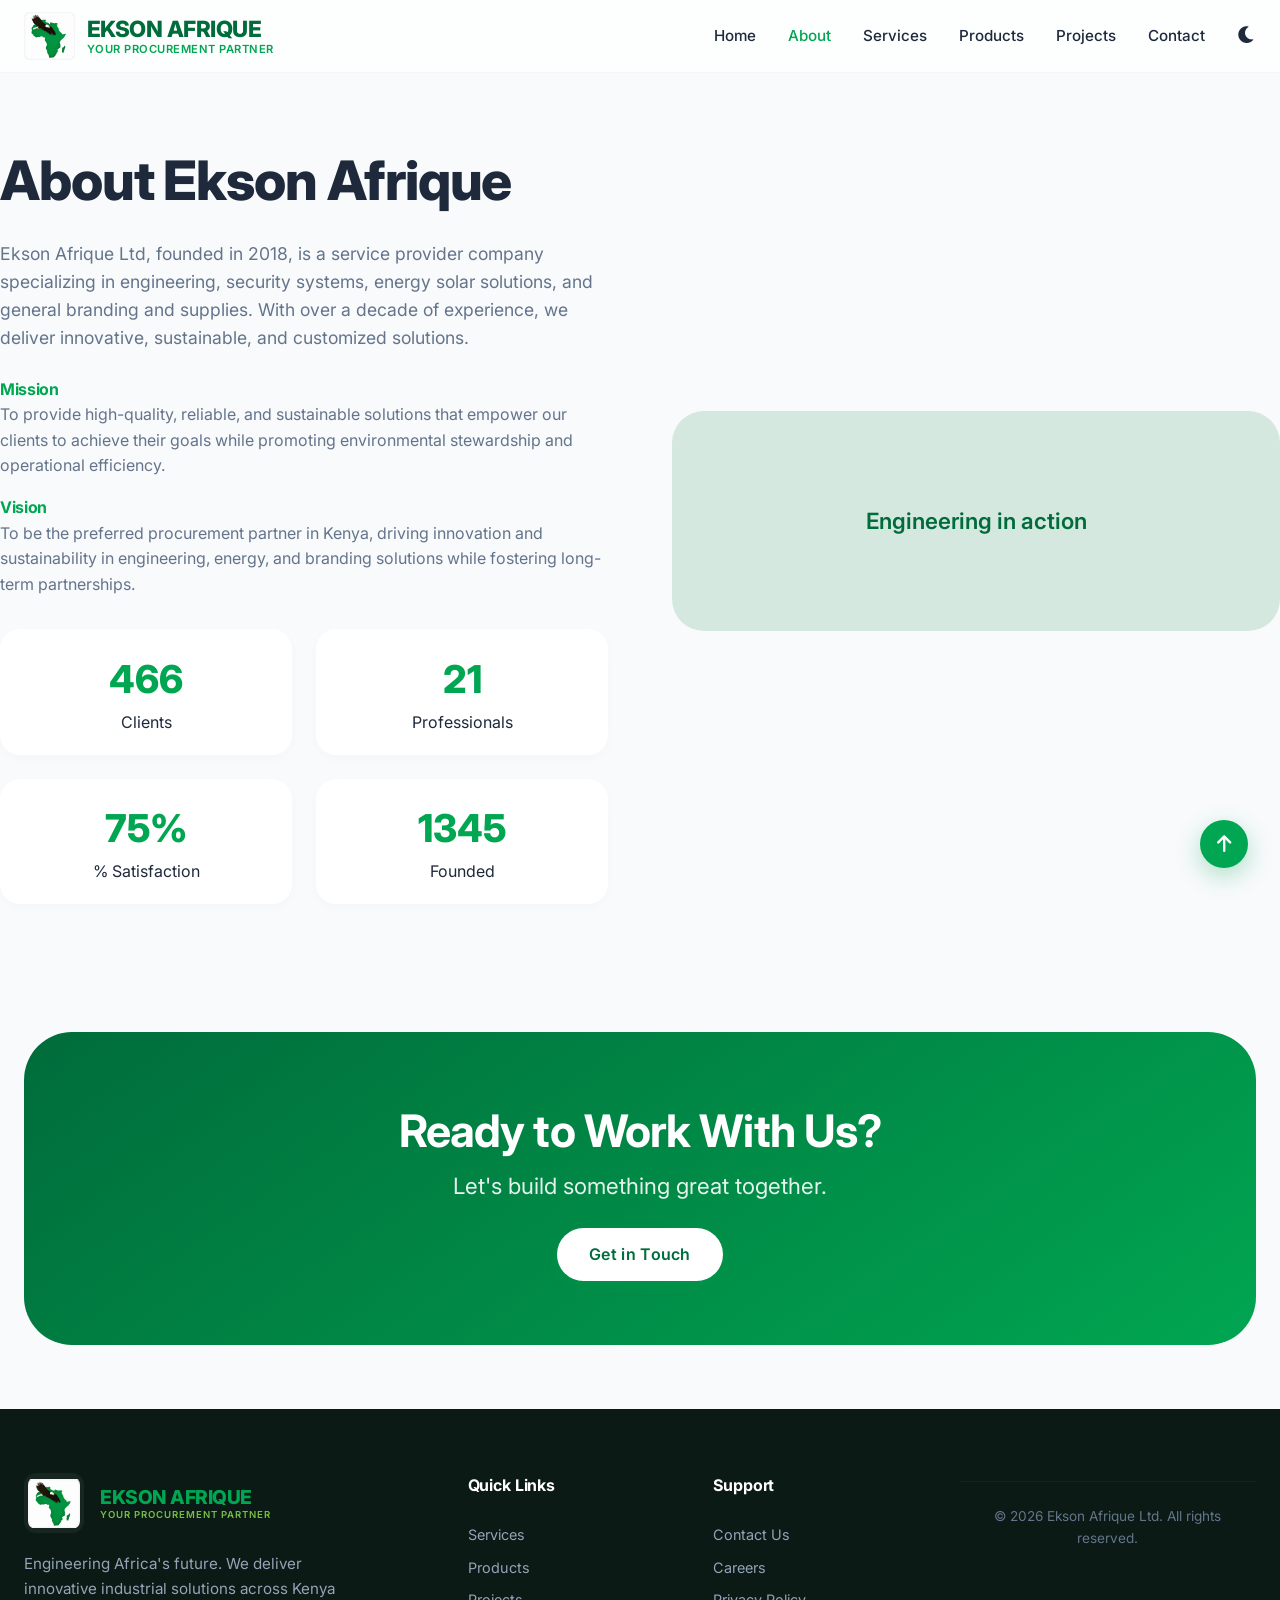
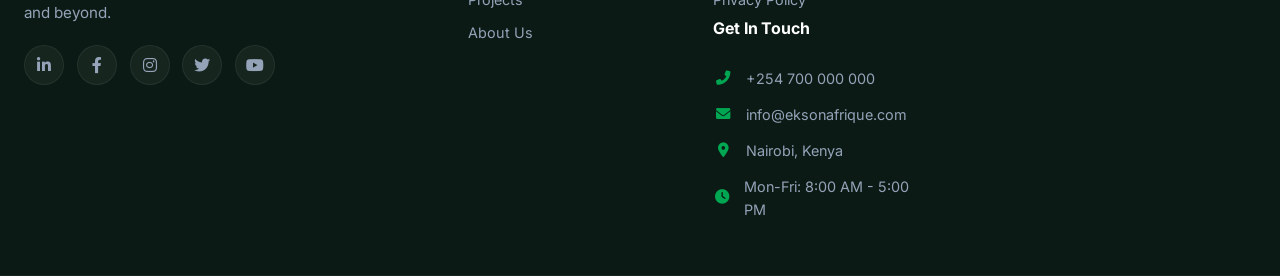
==== pages/about.html @ 71b9205b "Initial website" ====
<!DOCTYPE html>
<html lang="en">
<head>
    <meta charset="UTF-8" />
    <meta name="viewport" content="width=device-width, initial-scale=1.0" />
    <title>About Us – Ekson Afrique</title>
    <meta name="description" content="Learn about Ekson Afrique Ltd, our mission, vision, and commitment to engineering excellence in Kenya." />
    <meta property="og:title" content="About Us – Ekson Afrique" />
    <meta property="og:description" content="Engineering excellence, mission, vision, and core values of Ekson Afrique." />
    <meta property="og:type" content="website" />
    <meta name="twitter:card" content="summary_large_image" />
    <link rel="icon" href="data:image/svg+xml,<svg xmlns='http://www.w3.org/2000/svg' viewBox='0 0 100 100'><text y='.9em' font-size='90'>⚙️</text></svg>" />
    
    <!-- ===== GOOGLE FONTS ===== -->
    <link rel="preconnect" href="https://fonts.googleapis.com" />
    <link rel="preconnect" href="https://fonts.gstatic.com" crossorigin />
    <link href="https://fonts.googleapis.com/css2?family=Inter:opsz,wght@14..32,300;14..32,400;14..32,600;14..32,700;14..32,800&display=swap" rel="stylesheet" />
    
    <!-- ===== FONT AWESOME ===== -->
    <link rel="stylesheet" href="https://cdnjs.cloudflare.com/ajax/libs/font-awesome/6.0.0-beta3/css/all.min.css" />
      <link rel="stylesheet" href="../css/style.css" />
      <link rel="stylesheet" href="../css/privacy.css" />

    <!-- ===== EMBEDDED CSS ===== -->
    <style>
        /* ============================================
           Ekson Afrique - About Page Styles
           ============================================ */

        /* ---------- Reset & Base ---------- */
        * {
            margin: 0;
            padding: 0;
            box-sizing: border-box;
        }
        body {
            font-family: 'Inter', sans-serif;
            background: #F8FAFC;
            color: #1E293B;
            line-height: 1.6;
            scroll-behavior: smooth;
            overflow-x: hidden;
            transition: background 0.3s, color 0.3s;
        }
        body.dark {
            background: #0f172a;
            color: #e2e8f0;
        }
        a {
            text-decoration: none;
            color: inherit;
        }
        .container {
            max-width: 1280px;
            margin: 0 auto;
            padding: 0 24px;
        }

        /* ---------- Cards ---------- */
        .card {
            background: white;
            border-radius: 24px;
            box-shadow: 0 12px 30px -8px rgba(0, 0, 0, 0.08);
            transition: transform 0.2s, box-shadow 0.2s, background 0.3s, color 0.3s;
            padding: 1.5rem;
        }
        body.dark .card {
            background: #1e293b;
            box-shadow: 0 12px 30px -8px rgba(0, 0, 0, 0.4);
        }
        .card:hover {
            transform: translateY(-4px);
            box-shadow: 0 24px 40px -12px rgba(0, 166, 81, 0.15);
        }
        body.dark .card:hover {
            box-shadow: 0 24px 40px -12px rgba(0, 166, 81, 0.3);
        }

        /* ---------- Buttons ---------- */
        .btn {
            display: inline-block;
            background: #00A651;
            color: white;
            padding: 14px 32px;
            border-radius: 60px;
            font-weight: 600;
            letter-spacing: 0.3px;
            transition: all 0.25s;
            border: none;
            cursor: pointer;
            font-size: 1rem;
            box-shadow: 0 4px 12px rgba(0, 166, 81, 0.25);
        }
        .btn:hover {
            background: #006C3B;
            transform: scale(1.02);
            box-shadow: 0 8px 24px rgba(0, 166, 81, 0.35);
        }
        .btn-outline {
            background: transparent;
            border: 1.5px solid #00A651;
            color: #00A651;
            box-shadow: none;
        }
        .btn-outline:hover {
            background: #00A651;
            color: white;
        }

        /* ---------- Typography ---------- */
        h1, h2, h3, h4 {
            font-weight: 700;
            letter-spacing: -0.02em;
        }
        .text-gradient {
            background: linear-gradient(135deg, #00A651, #006C3B);
            -webkit-background-clip: text;
            -webkit-text-fill-color: transparent;
            background-clip: text;
        }
        .section-title {
            font-size: clamp(2.2rem, 5vw, 3.4rem);
            margin-bottom: 1rem;
        }

        /* ---------- Navigation ---------- */
        .navbar {
            position: sticky;
            top: 0;
            z-index: 100;
            background: rgba(255, 255, 255, 0.75);
            backdrop-filter: blur(12px);
            -webkit-backdrop-filter: blur(12px);
            border-bottom: 1px solid rgba(0, 0, 0, 0.03);
            padding: 12px 0;
            transition: background 0.3s, border-color 0.3s;
        }
        body.dark .navbar {
            background: rgba(15, 23, 42, 0.85);
            border-bottom: 1px solid rgba(255, 255, 255, 0.05);
        }
        .nav-flex {
            display: flex;
            align-items: center;
            justify-content: space-between;
        }
        .logo {
            display: flex;
            align-items: center;
            gap: 12px;
            font-size: 1.2rem;
            font-weight: 700;
            color: #006C3B;
            transition: color 0.3s;
        }
        body.dark .logo {
            color: #00A651;
        }
        .logo svg {
            flex-shrink: 0;
        }
        .logo-text {
            display: flex;
            flex-direction: column;
            line-height: 1.2;
        }
        .logo-text .brand {
            font-size: 1.4rem;
            font-weight: 800;
            letter-spacing: -0.5px;
            color: #006C3B;
        }
        body.dark .logo-text .brand {
            color: #00A651;
        }
        .logo-text .tagline {
            font-size: 0.7rem;
            font-weight: 600;
            color: #00A651;
            letter-spacing: 0.5px;
            text-transform: uppercase;
        }
        body.dark .logo-text .tagline {
            color: #74C043;
        }
        .nav-links {
            display: flex;
            gap: 2rem;
            font-weight: 500;
        }
        .nav-links a {
            transition: color 0.2s;
            font-size: 0.95rem;
        }
        .nav-links a:hover,
        .nav-links a.active {
            color: #00A651;
        }
        .hamburger {
            display: none;
            font-size: 1.8rem;
            cursor: pointer;
            color: #1E293B;
        }
        body.dark .hamburger {
            color: #e2e8f0;
        }
        .dark-toggle {
            background: none;
            border: none;
            font-size: 1.2rem;
            cursor: pointer;
            color: #1E293B;
            transition: color 0.3s;
        }
        body.dark .dark-toggle {
            color: #e2e8f0;
        }

        /* ---------- About Grid ---------- */
        .about-grid {
            display: grid;
            grid-template-columns: 1fr 1fr;
            gap: 4rem;
            align-items: center;
            padding: 4rem 0;
        }

        /* ---------- Stats / Animated Counters ---------- */
        .stats {
            display: grid;
            grid-template-columns: 1fr 1fr;
            gap: 1.5rem;
            margin-top: 2rem;
            opacity: 0.6;
            transform: translateY(20px);
            transition: opacity 0.6s ease, transform 0.6s ease;
        }
        .stats.visible {
            opacity: 1;
            transform: translateY(0);
        }
        .stat-item {
            background: white;
            padding: 1.2rem;
            border-radius: 20px;
            text-align: center;
            box-shadow: 0 4px 12px rgba(0, 0, 0, 0.02);
            transition: background 0.3s, color 0.3s, opacity 0.5s ease, transform 0.5s ease;
            opacity: 0;
            transform: translateY(30px);
        }
        body.dark .stat-item {
            background: #1e293b;
        }
        .stat-item.visible {
            opacity: 1;
            transform: translateY(0);
        }
        .stat-item:hover {
            transform: translateY(-4px) !important;
            box-shadow: 0 8px 25px rgba(0, 166, 81, 0.15);
        }
        body.dark .stat-item:hover {
            box-shadow: 0 8px 25px rgba(0, 166, 81, 0.3);
        }
        .stat-number {
            font-size: 2.4rem;
            font-weight: 800;
            color: #00A651;
            display: inline-block;
            min-width: 60px;
            transition: color 0.3s;
        }
        body.dark .stat-number {
            color: #74C043;
        }
        .stat-number.counting {
            animation: pulse 0.5s ease infinite alternate;
        }
        @keyframes pulse {
            0% { transform: scale(1); }
            100% { transform: scale(1.05); }
        }

        /* ---------- CTA ---------- */
        .cta-section {
            background: linear-gradient(145deg, #006C3B, #00A651);
            border-radius: 48px;
            padding: 4rem 3rem;
            color: white;
            margin: 4rem 0;
            text-align: center;
        }

        /* ---------- Footer ---------- */
        .footer {
            background: #0b1a14;
            color: #cbd5e1;
            padding: 3rem 0 1.5rem;
            margin-top: 3rem;
            transition: background 0.3s;
        }
        body.dark .footer {
            background: #0a0f1a;
        }
        .footer-grid {
            display: grid;
            grid-template-columns: repeat(auto-fit, minmax(160px, 1fr));
            gap: 2rem;
        }
        .footer a {
            color: #94a3b8;
            transition: 0.2s;
        }
        .footer a:hover {
            color: #00A651;
        }
        .social-icons a {
            display: inline-block;
            margin-right: 1rem;
            font-size: 1.5rem;
            color: #94a3b8;
            transition: color 0.2s, transform 0.2s;
        }
        .social-icons a:hover {
            color: #00A651;
            transform: translateY(-2px);
        }

        /* ---------- Back to Top ---------- */
        .back-top {
            position: fixed;
            bottom: 2rem;
            right: 2rem;
            background: #00A651;
            color: white;
            width: 48px;
            height: 48px;
            border-radius: 60px;
            display: flex;
            align-items: center;
            justify-content: center;
            box-shadow: 0 8px 24px rgba(0, 166, 81, 0.3);
            cursor: pointer;
            transition: 0.2s;
            border: none;
            font-size: 1.2rem;
        }
        .back-top:hover {
            background: #006C3B;
            transform: scale(1.05);
        }

        /* ---------- Utilities ---------- */
        .py-16 {
            padding: 4rem 0;
        }
        .text-center {
            text-align: center;
        }

        /* ============================================
   Footer - Enhanced with Logo
   ============================================ */

.footer {
    background: #0b1a14;
    color: #cbd5e1;
    padding: 4rem 0 0;
    margin-top: 3rem;
    transition: background 0.3s;
}

body.dark .footer {
    background: #0a0f1a;
}

.footer-grid {
    display: grid;
    grid-template-columns: 2fr 1fr 1fr 1.5fr;
    gap: 3rem;
    padding-bottom: 3rem;
    border-bottom: 1px solid rgba(255, 255, 255, 0.06);
}

/* ---------- Column 1: Brand ---------- */
.footer-brand {
    display: flex;
    flex-direction: column;
    gap: 1rem;
}

.footer-logo-wrapper {
    display: flex;
    align-items: center;
    gap: 1rem;
}

.footer-logo {
    width: 60px;
    height: 60px;
    object-fit: contain;
    border-radius: 12px;
    transition: transform 0.3s;
    background: rgba(255, 255, 255, 0.05);
    padding: 4px;
}

.footer-logo:hover {
    transform: scale(1.05);
}

.footer-logo-text {
    display: flex;
    flex-direction: column;
    line-height: 1.2;
}

.footer-brand-name {
    font-size: 1.2rem;
    font-weight: 800;
    color: #00A651;
    letter-spacing: -0.5px;
}

.footer-tagline {
    font-size: 0.6rem;
    font-weight: 600;
    color: #74C043;
    letter-spacing: 1px;
    text-transform: uppercase;
}

.footer-description {
    color: #94a3b8;
    font-size: 0.95rem;
    line-height: 1.6;
    max-width: 320px;
    margin-top: 0.2rem;
}

/* Social Icons */
.footer-social {
    display: flex;
    gap: 0.8rem;
    margin-top: 0.2rem;
}

.footer-social a {
    display: flex;
    align-items: center;
    justify-content: center;
    width: 40px;
    height: 40px;
    background: rgba(255, 255, 255, 0.05);
    border-radius: 50%;
    color: #94a3b8;
    font-size: 1rem;
    transition: all 0.3s;
    border: 1px solid rgba(255, 255, 255, 0.06);
}

.footer-social a:hover {
    background: #00A651;
    color: white;
    transform: translateY(-3px);
    box-shadow: 0 8px 24px rgba(0, 166, 81, 0.25);
    border-color: #00A651;
}

/* ---------- Columns 2 & 3: Links ---------- */
.footer-links h4 {
    color: white;
    font-size: 1rem;
    font-weight: 700;
    margin-bottom: 1.2rem;
    letter-spacing: -0.01em;
}

.footer-links a {
    display: block;
    color: #94a3b8;
    font-size: 0.9rem;
    padding: 0.3rem 0;
    transition: all 0.2s;
    text-decoration: none;
}

.footer-links a:hover {
    color: #00A651;
    transform: translateX(4px);
}

/* ---------- Column 4: Contact ---------- */
.footer-contact h4 {
    color: white;
    font-size: 1rem;
    font-weight: 700;
    margin-bottom: 1.2rem;
    letter-spacing: -0.01em;
}

.footer-contact-item {
    display: flex;
    align-items: center;
    gap: 0.8rem;
    padding: 0.4rem 0;
    color: #94a3b8;
    font-size: 0.9rem;
    transition: color 0.2s;
}

.footer-contact-item:hover {
    color: #e2e8f0;
}

.footer-contact-item i {
    width: 20px;
    color: #00A651;
    font-size: 0.9rem;
    text-align: center;
}

/* ---------- Footer Bottom ---------- */
.footer-bottom {
    padding: 1.5rem 0;
    margin-top: 0.5rem;
    border-top: 1px solid rgba(255, 255, 255, 0.04);
}

.footer-bottom p {
    color: #64748B;
    font-size: 0.85rem;
    text-align: center;
}

/* ============================================
   Why Choose Section - Row Layout
   ============================================ */

.why-choose-section {
    padding: 5rem 0 4rem;
    background: linear-gradient(145deg, #f8fbfa 0%, #eef5f2 100%);
    transition: background 0.3s;
    position: relative;
    overflow: hidden;
}

body.dark .why-choose-section {
    background: linear-gradient(145deg, #0b1a14 0%, #0f221b 100%);
}

/* Subtle background pattern */
.why-choose-section::before {
    content: '';
    position: absolute;
    inset: 0;
    z-index: 0;
    background: 
        radial-gradient(ellipse at 20% 80%, rgba(0, 166, 81, 0.04) 0%, transparent 60%),
        radial-gradient(ellipse at 80% 20%, rgba(0, 166, 81, 0.03) 0%, transparent 60%);
    pointer-events: none;
}

.why-choose-section .container {
    position: relative;
    z-index: 1;
}

.why-choose-section .section-title {
    font-size: clamp(2.2rem, 4vw, 3.2rem);
    font-weight: 800;
    margin-bottom: 0.5rem;
    color: #0b1a14;
    transition: color 0.3s;
}

body.dark .why-choose-section .section-title {
    color: #e8f0ec;
}

.why-choose-section .section-title .text-gradient {
    background: linear-gradient(135deg, #00A651, #006C3B);
    -webkit-background-clip: text;
    -webkit-text-fill-color: transparent;
    background-clip: text;
}

.why-choose-section .section-subtitle {
    color: #64748B;
    font-size: 1.1rem;
    max-width: 500px;
    margin: 0 auto 3rem;
    transition: color 0.3s;
}

body.dark .why-choose-section .section-subtitle {
    color: #94a3b8;
}

/* Features Grid - Row Layout */
.features-grid {
    display: grid;
    grid-template-columns: repeat(4, 1fr);
    gap: 2rem;
    margin: 0 auto 3rem;
}

/* Feature Cards */
.feature-card {
    background: white;
    border-radius: 24px;
    padding: 2rem 1.5rem;
    text-align: center;
    box-shadow: 0 8px 30px rgba(0, 0, 0, 0.04);
    transition: all 0.3s ease;
    border: 1px solid rgba(0, 166, 81, 0.06);
    position: relative;
    overflow: hidden;
}

body.dark .feature-card {
    background: #1a2a22;
    border-color: rgba(0, 166, 81, 0.08);
    box-shadow: 0 8px 30px rgba(0, 0, 0, 0.2);
}

.feature-card:hover {
    transform: translateY(-8px);
    box-shadow: 0 20px 48px -12px rgba(0, 166, 81, 0.15);
    border-color: rgba(0, 166, 81, 0.12);
}

body.dark .feature-card:hover {
    box-shadow: 0 20px 48px -12px rgba(0, 166, 81, 0.2);
    border-color: rgba(0, 166, 81, 0.2);
}

/* Glowing border effect on hover */
.feature-card::before {
    content: '';
    position: absolute;
    top: 0;
    left: 0;
    right: 0;
    height: 3px;
    background: linear-gradient(90deg, transparent, #00A651, transparent);
    opacity: 0;
    transition: opacity 0.3s;
}

.feature-card:hover::before {
    opacity: 1;
}

/* Icon */
.feature-icon-wrapper {
    width: 72px;
    height: 72px;
    margin: 0 auto 1rem;
    background: linear-gradient(135deg, rgba(0, 166, 81, 0.1), rgba(0, 108, 59, 0.05));
    border-radius: 50%;
    display: flex;
    align-items: center;
    justify-content: center;
    transition: all 0.3s;
}

.feature-card:hover .feature-icon-wrapper {
    background: linear-gradient(135deg, rgba(0, 166, 81, 0.2), rgba(0, 108, 59, 0.1));
    transform: scale(1.05);
}

.feature-icon-wrapper i {
    font-size: 2rem;
    color: #00A651;
    transition: all 0.3s;
}

body.dark .feature-icon-wrapper i {
    color: #4cdb8f;
}

.feature-card:hover .feature-icon-wrapper i {
    transform: scale(1.1);
}

/* Text */
.feature-card h4 {
    font-size: 1.2rem;
    font-weight: 700;
    color: #0b1a14;
    margin-bottom: 0.5rem;
    transition: color 0.3s;
}

body.dark .feature-card h4 {
    color: #e8f0ec;
}

.feature-card p {
    color: #64748B;
    font-size: 0.9rem;
    line-height: 1.6;
    margin: 0;
    transition: color 0.3s;
}

body.dark .feature-card p {
    color: #94a3b8;
}

/* CTA Section */
.why-choose-cta {
    text-align: center;
    padding: 3rem 2rem;
    background: linear-gradient(135deg, #00A651, #006C3B);
    border-radius: 24px;
    color: white;
    margin-top: 1rem;
    position: relative;
    overflow: hidden;
}

.why-choose-cta::before {
    content: '';
    position: absolute;
    inset: 0;
    background: 
        radial-gradient(ellipse at 20% 80%, rgba(255, 255, 255, 0.1) 0%, transparent 60%),
        radial-gradient(ellipse at 80% 20%, rgba(255, 255, 255, 0.05) 0%, transparent 60%);
    pointer-events: none;
}

.why-choose-cta h3 {
    font-size: 2rem;
    font-weight: 700;
    margin-bottom: 0.3rem;
    position: relative;
    z-index: 1;
}

.why-choose-cta p {
    font-size: 1.1rem;
    opacity: 0.9;
    margin-bottom: 1.5rem;
    position: relative;
    z-index: 1;
}

.why-choose-cta .btn {
    background: white;
    color: #006C3B;
    padding: 14px 36px;
    font-weight: 700;
    font-size: 1rem;
    box-shadow: 0 4px 20px rgba(0, 0, 0, 0.1);
    position: relative;
    z-index: 1;
}

.why-choose-cta .btn:hover {
    background: #f0f7f3;
    transform: translateY(-3px);
    box-shadow: 0 8px 32px rgba(0, 0, 0, 0.15);
}

.why-choose-cta .btn i {
    color: #006C3B;
}

/* ---------- Responsive ---------- */

/* Tablet: 2 columns */
@media (max-width: 1024px) {
    .features-grid {
        grid-template-columns: repeat(2, 1fr);
        gap: 1.5rem;
    }
}

/* Mobile: 1 column */
@media (max-width: 640px) {
    .why-choose-section {
        padding: 3rem 0;
    }
    
    .features-grid {
        grid-template-columns: 1fr;
        gap: 1.2rem;
        max-width: 380px;
        margin-left: auto;
        margin-right: auto;
    }

    .feature-card {
        padding: 1.5rem 1.2rem;
    }

    .feature-icon-wrapper {
        width: 60px;
        height: 60px;
    }

    .feature-icon-wrapper i {
        font-size: 1.6rem;
    }

    .feature-card h4 {
        font-size: 1.1rem;
    }

    .why-choose-cta {
        padding: 2rem 1.5rem;
        border-radius: 20px;
    }

    .why-choose-cta h3 {
        font-size: 1.5rem;
    }

    .why-choose-cta p {
        font-size: 1rem;
    }

    .why-choose-cta .btn {
        padding: 12px 28px;
        font-size: 0.9rem;
    }

    .why-choose-section .section-subtitle {
        font-size: 1rem;
        margin-bottom: 2rem;
    }
}

/* Small mobile */
@media (max-width: 400px) {
    .feature-card {
        padding: 1.2rem 1rem;
    }

    .feature-icon-wrapper {
        width: 52px;
        height: 52px;
    }

    .feature-icon-wrapper i {
        font-size: 1.4rem;
    }

    .why-choose-cta h3 {
        font-size: 1.3rem;
    }
}

/* ---------- Responsive ---------- */
@media (max-width: 1024px) {
    .footer-grid {
        grid-template-columns: 1fr 1fr;
        gap: 2.5rem;
    }
    .footer-brand {
        grid-column: 1 / -1;
    }
    .footer-description {
        max-width: 100%;
    }
}

@media (max-width: 768px) {
    .footer {
        padding: 3rem 0 0;
    }
    .footer-grid {
        grid-template-columns: 1fr;
        gap: 2rem;
        padding-bottom: 2rem;
    }
    .footer-brand {
        grid-column: 1;
    }
    .footer-logo-wrapper {
        justify-content: center;
    }
    .footer-description {
        text-align: center;
    }
    .footer-social {
        justify-content: center;
    }
    .footer-links {
        text-align: center;
    }
    .footer-links a {
        padding: 0.2rem 0;
    }
    .footer-contact {
        text-align: center;
    }
    .footer-contact-item {
        justify-content: center;
    }
    .footer-logo {
        width: 50px;
        height: 50px;
    }
    .footer-brand-name {
        font-size: 1rem;
    }
}

@media (max-width: 480px) {
    .footer-logo {
        width: 44px;
        height: 44px;
    }
    .footer-brand-name {
        font-size: 0.9rem;
    }
    .footer-tagline {
        font-size: 0.5rem;
    }
    .footer-social a {
        width: 36px;
        height: 36px;
        font-size: 0.85rem;
    }
    .footer-contact-item {
        font-size: 0.8rem;
    }
}

        /* ---------- Responsive ---------- */
        @media (max-width: 1024px) {
            .about-grid {
                grid-template-columns: 1fr;
                gap: 2rem;
            }
        }
        @media (max-width: 768px) {
            .nav-links {
                display: none;
                flex-direction: column;
                background: white;
                position: absolute;
                top: 70px;
                left: 0;
                width: 100%;
                padding: 2rem;
                gap: 1.2rem;
                box-shadow: 0 20px 40px rgba(0, 0, 0, 0.05);
            }
            body.dark .nav-links {
                background: #1a2332;
                box-shadow: 0 20px 40px rgba(0, 0, 0, 0.4);
            }
            .nav-links.open {
                display: flex;
            }
            .hamburger {
                display: block;
            }
            .stats {
                grid-template-columns: 1fr 1fr;
            }
            .logo-text .brand {
                font-size: 1.1rem;
            }
            .logo-text .tagline {
                font-size: 0.6rem;
            }
        }
        @media (max-width: 480px) {
            .btn {
                padding: 12px 24px;
                font-size: 0.9rem;
            }
            .stats {
                grid-template-columns: 1fr;
            }
            .logo-text .brand {
                font-size: 0.95rem;
            }
            .logo-text .tagline {
                font-size: 0.5rem;
            }
        }
    </style>
</head>
<body>

    <!-- ===== NAVIGATION ===== -->
    <nav class="navbar" role="navigation" aria-label="Main navigation">
        <div class="container nav-flex">
            <a href="../index.html" class="logo">
                <img src="../Pics/Logo.png" alt="Ekson Afrique Logo">

                <div class="logo-text">
                    <span class="brand">EKSON AFRIQUE</span>
                    <span class="tagline">YOUR PROCUREMENT PARTNER</span>
                </div>
            </a>

            <div class="nav-links" id="navLinks">
                <a href="../index.html">Home</a>
                <a href="about.html">About</a>
                <a href="services.html">Services</a>
                <a href="products.html">Products</a>
                <a href="projects.html">Projects</a>
                <a href="contact.html">Contact</a>
                <button class="dark-toggle" id="darkToggle" aria-label="Toggle dark mode">
                    <i class="fas fa-moon"></i>
                </button>
            </div>
            <div class="hamburger" id="hamburger" aria-label="Menu" role="button" tabindex="0">
                <i class="fas fa-bars"></i>
            </div>
        </div>
    </nav>

    <!-- ===== ABOUT CONTENT ===== -->
    <section class="container about-grid py-16">
        <div>
            <h2 class="section-title">About Ekson Afrique</h2>
            <p style="color:#64748B; font-size:1.1rem; transition: color 0.3s;">Ekson Afrique Ltd, founded in 2018, is a service provider company specializing in engineering, security systems, energy solar solutions, and general branding and supplies. With over a decade of experience, we deliver innovative, sustainable, and customized solutions.</p>
            
            <div style="margin-top:1.5rem;">
                <h4 style="color:#00A651;">Mission</h4>
                <p style="color:#64748B;">To provide high-quality, reliable, and sustainable solutions that empower our clients to achieve their goals while promoting environmental stewardship and operational efficiency.</p>
                <h4 style="color:#00A651; margin-top:1rem;">Vision</h4>
                <p style="color:#64748B;">To be the preferred procurement partner in Kenya, driving innovation and sustainability in engineering, energy, and branding solutions while fostering long-term partnerships.</p>
            </div>

            <!-- ===== ANIMATED STATS ===== -->
            <div class="stats" id="statsContainer">
                <div class="stat-item">
                    <div class="stat-number" data-count="500">0</div>
                    <div>Clients</div>
                </div>
                <div class="stat-item">
                    <div class="stat-number" data-count="25">0</div>
                    <div>Professionals</div>
                </div>
                <div class="stat-item">
                    <div class="stat-number" data-count="98">0</div>
                    <div>% Satisfaction</div>
                </div>
                <div class="stat-item">
                    <div class="stat-number" data-count="2018">0</div>
                    <div>Founded</div>
                </div>
            </div>
        </div>
        
        <div style="background: #d4e8e0; border-radius: 32px; min-height: 220px; display: flex; align-items: center; justify-content: center; font-weight: 600; color: #006C3B; font-size: 1.4rem; transition: background 0.3s, color 0.3s;">
            Engineering in action
        </div>
    </section>

    <!-- ===== CTA ===== -->
    <section class="container">
        <div class="cta-section">
            <h2 style="font-size:2.8rem;">Ready to Work With Us?</h2>
            <p style="font-size:1.4rem; opacity:0.9;">Let's build something great together.</p>
            <a href="contact.html" class="btn" style="background:white; color:#006C3B; margin-top:1.5rem;">Get in Touch</a>
        </div>
    </section>

    <!-- ===== FOOTER ===== -->
<footer class="footer">
    <div class="container footer-grid">
        <!-- Column 1: Logo & About -->
        <div class="footer-brand">
            <div class="footer-logo-wrapper">
                <img src="../Pics/Logo.png" alt="Ekson Afrique Logo" class="footer-logo" />
                <div class="footer-logo-text">
                    <span class="footer-brand-name">EKSON AFRIQUE</span>
                    <span class="footer-tagline">YOUR PROCUREMENT PARTNER</span>
                </div>
            </div>
            <p class="footer-description">Engineering Africa's future. We deliver innovative industrial solutions across Kenya and beyond.</p>
            <div class="footer-social">
                    <a href="https://www.linkedin.com/company/ekson-afrique/" aria-label="LinkedIn"><i class="fab fa-linkedin-in"></i></a>
                    <a href="https://web.facebook.com/eksonafriqueltd/" aria-label="Facebook"><i class="fab fa-facebook-f"></i></a>

                    <a href="https://www.instagram.com/ekson_afrique/"  aria-label="Instagram"><i class="fab fa-instagram"></i></a>

                    <a href="https://twitter.com" aria-label="Twitter"><i class="fab fa-twitter"></i></a>

                    <a href="https://www.youtube.com" aria-label="YouTube"><i class="fab fa-youtube"></i></a>
                </div>
        </div>

        <!-- Column 2: Quick Links -->
        <div class="footer-links">
            <h4>Quick Links</h4>
            <a href="services.html">Services</a>
            <a href="products.html">Products</a>
            <a href="projects.html">Projects</a>
            <a href="about.html">About Us</a>
        </div>

        <!-- Column 3: Support -->
        <div class="footer-links">
            <h4>Support</h4>
            <a href="contact.html">Contact Us</a>
            <a href="#">Careers</a>
                <a href="#" id="privacyPolicyLink">Privacy Policy</a>
        <div class="footer-contact">
            <h4>Get In Touch</h4>
            <div class="footer-contact-item">
                <i class="fas fa-phone-alt"></i>
                <span>+254 700 000 000</span>
            </div>
            <div class="footer-contact-item">
                <i class="fas fa-envelope"></i>
                <span>info@eksonafrique.com</span>
            </div>
            <div class="footer-contact-item">
                <i class="fas fa-map-marker-alt"></i>
                <span>Nairobi, Kenya</span>
            </div>
            <div class="footer-contact-item">
                <i class="fas fa-clock"></i>
                <span>Mon-Fri: 8:00 AM - 5:00 PM</span>
            </div>
        </div>
    </div>

    <!-- Footer Bottom -->
    <div class="footer-bottom">
        <div class="container">
            <p>&copy; 2026 Ekson Afrique Ltd. All rights reserved.</p>
        </div>
    </div>
</footer>

    <!-- ===== BACK TO TOP ===== -->
    <button class="back-top" id="backTop" aria-label="Back to top"><i class="fas fa-arrow-up"></i></button>

    <!-- ===== EMBEDDED JAVASCRIPT ===== -->
    <script>
        /* ============================================
           Ekson Afrique - About Page JavaScript
           ============================================ */

        document.addEventListener('DOMContentLoaded', function() {

            // ---------- Mobile Hamburger Menu ----------
            const hamburger = document.getElementById('hamburger');
            const navLinks = document.getElementById('navLinks');

            if (hamburger && navLinks) {
                hamburger.addEventListener('click', function() {
                    navLinks.classList.toggle('open');
                });
            }

            // ---------- Back to Top ----------
            const backTop = document.getElementById('backTop');
            if (backTop) {
                backTop.addEventListener('click', function() {
                    window.scrollTo({ top: 0, behavior: 'smooth' });
                });
            }

            // ---------- Dark Mode Toggle ----------
            const darkToggle = document.getElementById('darkToggle');
            if (darkToggle) {
                darkToggle.addEventListener('click', function() {
                    document.body.classList.toggle('dark');
                    const icon = this.querySelector('i');
                    if (document.body.classList.contains('dark')) {
                        icon.className = 'fas fa-sun';
                    } else {
                        icon.className = 'fas fa-moon';
                    }
                });
            }

            // ---------- Active Navigation Link ----------
            const currentPage = window.location.pathname.split('/').pop() || 'about.html';
            const navLinksAll = document.querySelectorAll('.nav-links a');
            navLinksAll.forEach(function(link) {
                const href = link.getAttribute('href');
                if (href === currentPage) {
                    link.classList.add('active');
                }
            });

            // ============================================
            // ANIMATED COUNTERS
            // ============================================
            
            const counters = document.querySelectorAll('.stat-number');
            const statsContainer = document.getElementById('statsContainer');
            
            if (counters.length > 0 && statsContainer) {

                // Store target values
                counters.forEach(function(counter) {
                    const target = parseInt(counter.dataset.count);
                    counter.dataset.target = target;
                });

                // Function to animate a single counter
                function animateCounter(element, target) {
                    let current = 0;
                    const duration = 2000; // 2 seconds
                    const steps = 60;
                    const increment = target / steps;
                    let step = 0;
                    const isPercentage = target === 98;

                    // Add counting class for pulse effect
                    element.classList.add('counting');

                    const timer = setInterval(function() {
                        step++;
                        current += increment;

                        if (step >= steps) {
                            element.textContent = target + (isPercentage ? '%' : '');
                            element.classList.remove('counting');
                            clearInterval(timer);
                        } else {
                            const displayValue = Math.floor(current);
                            element.textContent = displayValue + (isPercentage ? '%' : '');
                        }
                    }, duration / steps);
                }

                // Create Intersection Observer for stats container
                const statsObserver = new IntersectionObserver(function(entries) {
                    entries.forEach(function(entry) {
                        if (entry.isIntersecting) {
                            // Fade in the stats container
                            statsContainer.classList.add('visible');

                            // Animate each stat item with staggered delay
                            const statItems = document.querySelectorAll('.stat-item');
                            statItems.forEach(function(item, index) {
                                setTimeout(function() {
                                    item.classList.add('visible');
                                    // Start counter animation
                                    const counter = item.querySelector('.stat-number');
                                    if (counter && !counter.dataset.animated) {
                                        counter.dataset.animated = 'true';
                                        const target = parseInt(counter.dataset.target);
                                        animateCounter(counter, target);
                                    }
                                }, index * 200); // 200ms delay between each item
                            });

                            // Unobserve after triggering
                            statsObserver.unobserve(statsContainer);
                        }
                    });
                }, { threshold: 0.3 });

                // Start observing the stats container
                statsObserver.observe(statsContainer);

                // Also observe each stat item individually as a fallback
                const statItems = document.querySelectorAll('.stat-item');
                const itemObserver = new IntersectionObserver(function(entries) {
                    entries.forEach(function(entry) {
                        if (entry.isIntersecting) {
                            const item = entry.target;
                            // Don't trigger if already visible
                            if (item.classList.contains('visible')) return;
                            
                            const counter = item.querySelector('.stat-number');
                            if (counter && !counter.dataset.animated) {
                                // Find the index for staggered delay
                                const index = Array.from(statItems).indexOf(item);
                                setTimeout(function() {
                                    item.classList.add('visible');
                                    counter.dataset.animated = 'true';
                                    const target = parseInt(counter.dataset.target);
                                    animateCounter(counter, target);
                                }, index * 200);
                            }
                            itemObserver.unobserve(item);
                        }
                    });
                }, { threshold: 0.4 });

                // Observe each stat item as backup
                statItems.forEach(function(item) {
                    itemObserver.observe(item);
                });
            }

        });
    </script>
    <script src="../JS/privacy-modal.js"></script>

<div class="modal-overlay" id="privacyModal">
    <div class="modal-container">
        <div class="modal-header">
            <h2>Privacy Policy</h2>
            <button class="modal-close-btn" id="closeModalBtn" aria-label="Close modal">
                <i class="fas fa-times"></i>
            </button>
        </div>
        <div class="modal-body">
            <div class="modal-content">
                <p><strong>Last Updated:</strong> July 2026</p>
                <h3>1. Information We Collect</h3>
                <p>Ekson Afrique Ltd collects information you provide directly, such as when you contact us, request a quote, or sign up for our newsletter. This may include:</p>
                <ul>
                    <li>Name and contact information</li>
                    <li>Company details</li>
                    <li>Project requirements</li>
                    <li>Communication preferences</li>
                </ul>
                <h3>2. How We Use Your Information</h3>
                <p>We use the information we collect to:</p>
                <ul>
                    <li>Provide and improve our services</li>
                    <li>Respond to inquiries and requests</li>
                    <li>Send important updates and communications</li>
                    <li>Comply with legal obligations</li>
                </ul>
                <h3>3. Information Sharing</h3>
                <p>We do not sell, trade, or rent your personal information to third parties. We may share information with:</p>
                <ul>
                    <li>Service providers who assist with our operations</li>
                    <li>Legal authorities when required by law</li>
                    <li>Business partners with your consent</li>
                </ul>
                <h3>4. Data Security</h3>
                <p>We implement appropriate technical and organizational measures to protect your personal information against unauthorized access, alteration, disclosure, or destruction.</p>
                <h3>5. Your Rights</h3>
                <p>You have the right to:</p>
                <ul>
                    <li>Access your personal data</li>
                    <li>Request corrections to your data</li>
                    <li>Request deletion of your data</li>
                    <li>Opt-out of marketing communications</li>
                </ul>
                <h3>6. Cookies</h3>
                <p>We use cookies to enhance your browsing experience. You can control cookie preferences through your browser settings.</p>
                <h3>7. Changes to This Policy</h3>
                <p>We may update this privacy policy from time to time. We will notify you of any significant changes by posting the new policy on this page.</p>
                <h3>8. Contact Us</h3>
                <p>If you have any questions about this Privacy Policy, please contact us:</p>
                <ul>
                    <li><strong>Email:</strong> info@eksonafrique.com</li>
                    <li><strong>Phone:</strong> +254 700 000 000</li>
                    <li><strong>Address:</strong> Nairobi, Kenya</li>
                </ul>
            </div>
        </div>
        <div class="modal-footer">
            <button class="modal-close-btn-secondary" id="closeModalBtnSecondary">Close</button>
        </div>
    </div>
</div>

</body>
</html>
---- css/style.css ----
/* ============================================
   Ekson Afrique - Global Styles
   ============================================ */

/* ---------- Reset & Base ---------- */
* {
    margin: 0;
    padding: 0;
    box-sizing: border-box;
}

body {
    font-family: 'Inter', sans-serif;
    background: #F8FAFC;
    color: #1E293B;
    line-height: 1.6;
    scroll-behavior: smooth;
    overflow-x: hidden;
    transition: background 0.3s, color 0.3s;
}

body.dark {
    background: #0f172a;
    color: #e2e8f0;
}

a {
    text-decoration: none;
    color: inherit;
}

.container {
    max-width: 1280px;
    margin: 0 auto;
    padding: 0 24px;
}

/* ---------- Cards ---------- */
.card {
    background: white;
    border-radius: 24px;
    box-shadow: 0 12px 30px -8px rgba(0, 0, 0, 0.08);
    transition: transform 0.2s, box-shadow 0.2s, background 0.3s, color 0.3s;
    padding: 1.5rem;
}

body.dark .card {
    background: #1e293b;
    box-shadow: 0 12px 30px -8px rgba(0, 0, 0, 0.4);
}

.card:hover {
    transform: translateY(-4px);
    box-shadow: 0 24px 40px -12px rgba(0, 166, 81, 0.15);
}

body.dark .card:hover {
    box-shadow: 0 24px 40px -12px rgba(0, 166, 81, 0.3);
}

/* ---------- Buttons ---------- */
.btn {
    display: inline-block;
    background: #00A651;
    color: white;
    padding: 14px 32px;
    border-radius: 60px;
    font-weight: 600;
    letter-spacing: 0.3px;
    transition: all 0.25s;
    border: none;
    cursor: pointer;
    font-size: 1rem;
    box-shadow: 0 4px 12px rgba(0, 166, 81, 0.25);
}

.btn:hover {
    background: #006C3B;
    transform: scale(1.02);
    box-shadow: 0 8px 24px rgba(0, 166, 81, 0.35);
}

.btn-outline {
    background: transparent;
    border: 1.5px solid #00A651;
    color: #00A651;
    box-shadow: none;
}

.btn-outline:hover {
    background: #00A651;
    color: white;
}

/* ---------- Typography ---------- */
h1,
h2,
h3 {
    font-weight: 700;
    letter-spacing: -0.02em;
}

.text-gradient {
    background: linear-gradient(135deg, #00A651, #006C3B);
    -webkit-background-clip: text;
    -webkit-text-fill-color: transparent;
    background-clip: text;
}

.section-title {
    font-size: clamp(2.2rem, 5vw, 3.4rem);
    margin-bottom: 1rem;
}

/* ---------- Navigation ---------- */
.navbar {
    position: sticky;
    top: 0;
    z-index: 100;
    background: rgba(255, 255, 255, 0.75);
    backdrop-filter: blur(12px);
    -webkit-backdrop-filter: blur(12px);
    border-bottom: 1px solid rgba(0, 0, 0, 0.03);
    padding: 12px 0;
    transition: background 0.3s, border-color 0.3s;
}

body.dark .navbar {
    background: rgba(15, 23, 42, 0.85);
    border-bottom: 1px solid rgba(255, 255, 255, 0.05);
}

.nav-flex {
    display: flex;
    align-items: center;
    justify-content: space-between;
}

.logo {
    display: flex;
    align-items: center;
    gap: 12px;
    font-size: 1.2rem;
    font-weight: 700;
    color: #006C3B;
    transition: color 0.3s;
}

body.dark .logo {
    color: #00A651;
}

.logo img {
    height: 48px;
    width: auto;
    object-fit: contain;
}

.logo-text {
    display: flex;
    flex-direction: column;
    line-height: 1.2;
}

.logo-text .brand {
    font-size: 1.4rem;
    font-weight: 800;
    letter-spacing: -0.5px;
    color: #006C3B;
}

body.dark .logo-text .brand {
    color: #00A651;
}

.logo-text .tagline {
    font-size: 0.7rem;
    font-weight: 600;
    color: #00A651;
    letter-spacing: 0.5px;
    text-transform: uppercase;
}

body.dark .logo-text .tagline {
    color: #74C043;
}

.nav-links {
    display: flex;
    gap: 2rem;
    font-weight: 500;
}

.nav-links a {
    transition: color 0.2s;
    font-size: 0.95rem;
}

.nav-links a:hover,
.nav-links a.active {
    color: #00A651;
}

.hamburger {
    display: none;
    font-size: 1.8rem;
    cursor: pointer;
    color: #1E293B;
}

body.dark .hamburger {
    color: #e2e8f0;
}

/* ---------- Hero ---------- */
.hero {
    min-height: 100vh;
    display: flex;
    align-items: center;
    background: linear-gradient(145deg, #F8FAFC 0%, #e9f3ef 100%);
    position: relative;
    overflow: hidden;
    padding: 2rem 0;
    transition: background 0.3s;
}

body.dark .hero {
    background: linear-gradient(145deg, #0f172a 0%, #1a2a3a 100%);
}

.hero-grid {
    display: grid;
    grid-template-columns: 1fr 1fr;
    gap: 4rem;
    align-items: center;
}

.hero h1 {
    font-size: clamp(3rem, 7vw, 5rem);
    line-height: 1.1;
    margin-bottom: 1.5rem;
}

.hero p {
    font-size: 1.25rem;
    color: #64748B;
    max-width: 540px;
    margin-bottom: 2.5rem;
    transition: color 0.3s;
}

body.dark .hero p {
    color: #94a3b8;
}

.hero-buttons {
    display: flex;
    gap: 1rem;
    flex-wrap: wrap;
}

.scroll-indicator {
    margin-top: 4rem;
    display: flex;
    flex-direction: column;
    align-items: center;
    color: #64748B;
    font-size: 0.85rem;
    animation: bounce 2s infinite;
    transition: color 0.3s;
}

body.dark .scroll-indicator {
    color: #94a3b8;
}

@keyframes bounce {
    0%,
    100% {
        transform: translateY(0);
    }
    50% {
        transform: translateY(8px);
    }
}

.hero-image {
    background: url('data:image/svg+xml;utf8,<svg xmlns="http://www.w3.org/2000/svg" viewBox="0 0 400 300" fill="%2300A65120"><rect width="400" height="300" rx="20"/><text x="30" y="180" font-size="28" font-family="Inter" fill="%23006C3B">⚙️ Engineering</text><text x="30" y="230" font-size="24" fill="%2300A651">Industrial solutions</text></svg>') no-repeat center/cover;
    min-height: 300px;
    border-radius: 32px;
    background-color: #d4e8e0;
    box-shadow: 0 20px 40px -12px rgba(0, 0, 0, 0.1);
    transition: background-color 0.3s;
}

body.dark .hero-image {
    background-color: #1a2a3a;
}

/* ---------- Trusted By ---------- */
.trusted {
    padding: 3rem 0;
    background: white;
    border-top: 1px solid #eef2f6;
    border-bottom: 1px solid #eef2f6;
    transition: background 0.3s, border-color 0.3s;
}

body.dark .trusted {
    background: #1a2332;
    border-color: #2d3f4a;
}

.logo-strip {
    display: flex;
    flex-wrap: wrap;
    justify-content: center;
    gap: 2.5rem 4rem;
    align-items: center;
    opacity: 0.7;
    font-weight: 600;
    font-size: 1.2rem;
    color: #1E293B;
    transition: color 0.3s;
}

body.dark .logo-strip {
    color: #cbd5e1;
}

/* ---------- About ---------- */
.about-grid {
    display: grid;
    grid-template-columns: 1fr 1fr;
    gap: 4rem;
    align-items: center;
    padding: 4rem 0;
}

.stats {
    display: grid;
    grid-template-columns: 1fr 1fr;
    gap: 1.5rem;
    margin-top: 2rem;
}

.stat-item {
    background: white;
    padding: 1.2rem;
    border-radius: 20px;
    text-align: center;
    box-shadow: 0 4px 12px rgba(0, 0, 0, 0.02);
    transition: background 0.3s, color 0.3s;
}

body.dark .stat-item {
    background: #1e293b;
}

.stat-number {
    font-size: 2.4rem;
    font-weight: 800;
    color: #00A651;
}

/* ---------- Services ---------- */
.services-grid {
    display: grid;
    grid-template-columns: repeat(auto-fit, minmax(220px, 1fr));
    gap: 2rem;
    margin: 2rem 0;
}

.service-card {
    text-align: center;
    padding: 2rem 1rem;
}

.service-card i {
    font-size: 2.8rem;
    color: #00A651;
    margin-bottom: 1rem;
}

body.dark .service-card i {
    color: #74C043;
}

 /* ---------- PRODUCT SECTION (modified) ---------- */
    .product-grid-wrapper {
      margin: 2rem 0 1rem;
    }
    /* category filter tabs */
    .category-tabs {
      display: flex;
      flex-wrap: wrap;
      justify-content: center;
      gap: 0.6rem 1.2rem;
      margin-bottom: 2.5rem;
    }
    .category-tab {
      background: transparent;
      border: none;
      font-size: 0.95rem;
      font-weight: 600;
      padding: 0.5rem 0.2rem;
      cursor: pointer;
      color: #64748B;
      border-bottom: 3px solid transparent;
      transition: color 0.2s, border-color 0.2s;
      font-family: 'Inter', sans-serif;
    }
    .category-tab:hover {
      color: #006C3B;
    }
    .category-tab.active {
      color: #006C3B;
      border-bottom-color: #00A651;
    }
    body.dark .category-tab {
      color: #b0c8bd;
    }
    body.dark .category-tab.active {
      color: #4cdb8f;
      border-bottom-color: #4cdb8f;
    }
    /* product grid - larger cards, better spacing */
    .product-grid {
      display: grid;
      grid-template-columns: repeat(auto-fill, minmax(280px, 1fr));
      gap: 2.2rem;
      margin: 1.5rem 0;
    }
    .product-card {
      background: white;
      border-radius: 28px;
      padding: 1.6rem 1.4rem 1.8rem;
      box-shadow: 0 8px 28px rgba(0,0,0,0.04);
      transition: transform 0.25s ease, box-shadow 0.3s;
      border: 1px solid rgba(0,166,81,0.06);
      display: flex;
      flex-direction: column;
      align-items: center;
      text-align: center;
    }
    body.dark .product-card {
      background: #1a2a22;
      border-color: #2f4a3d;
      box-shadow: 0 8px 28px rgba(0,0,0,0.25);
    }
    .product-card:hover {
      transform: translateY(-6px);
      box-shadow: 0 20px 40px rgba(0,0,0,0.06);
    }
    body.dark .product-card:hover {
      box-shadow: 0 20px 40px rgba(0,0,0,0.35);
    }
    /* larger, cleaner image */
    .product-card .product-img {
      width: 100%;
      aspect-ratio: 1 / 1;
      background: #e6f0eb;
      border-radius: 24px;
      object-fit: cover;
      display: block;
      margin-bottom: 0.5rem;
      box-shadow: 0 4px 12px rgba(0,0,0,0.02);
      transition: background 0.2s;
    }
    body.dark .product-card .product-img {
      background: #2b4037;
    }
    .product-card h4 {
      font-size: 1.3rem;
      font-weight: 700;
      margin: 0.4rem 0 0.1rem;
      letter-spacing: -0.01em;
    }
    .product-card .product-category-tag {
      font-size: 0.7rem;
      font-weight: 600;
      text-transform: uppercase;
      letter-spacing: 0.5px;
      color: #00A651;
      background: rgba(0,166,81,0.08);
      padding: 0.2rem 0.9rem;
      border-radius: 40px;
      display: inline-block;
      margin-bottom: 0.2rem;
    }
    body.dark .product-card .product-category-tag {
      background: rgba(0,166,81,0.18);
      color: #4cdb8f;
    }
    /* toggle button (v) */
    .product-details-toggle {
      margin-top: 0.2rem;
      background: none;
      border: none;
      font-size: 1rem;
      color: #00A651;
      cursor: pointer;
      transition: transform 0.2s;
      padding: 0.2rem 0.6rem;
      display: inline-flex;
      align-items: center;
      gap: 0.3rem;
      font-weight: 600;
      font-family: 'Inter', sans-serif;
    }
    .product-details-toggle:hover {
      transform: scale(1.04);
      color: #008c45;
    }
    .product-details-toggle i {
      font-size: 1rem;
      transition: transform 0.25s;
    }
    .product-details-toggle.open i {
      transform: rotate(180deg);
    }
    .product-info-panel {
      max-height: 0;
      overflow: hidden;
      transition: max-height 0.35s ease, opacity 0.25s, margin 0.2s;
      opacity: 0;
      width: 100%;
      margin-top: 0;
      background: #f4f9f6;
      border-radius: 20px;
      padding: 0 1rem;
      color: #1e3a2d;
      text-align: left;
    }
    body.dark .product-info-panel {
      background: #1f332a;
      color: #d6e8df;
    }
    .product-info-panel.open {
      max-height: 400px;
      opacity: 1;
      margin-top: 0.8rem;
      padding: 1rem 1.2rem;
    }
    .product-info-panel p {
      font-weight: 600;
      margin-bottom: 0.2rem;
    }
    .product-info-panel ul {
      list-style: none;
      padding-left: 0;
      font-size: 0.9rem;
      color: #2d4a3a;
    }
    body.dark .product-info-panel ul {
      color: #bdd6cb;
    }
    .product-info-panel ul li {
      padding: 0.15rem 0;
      display: flex;
      align-items: center;
      gap: 0.4rem;
    }
    .product-info-panel ul li::before {
      content: "•";
      color: #00A651;
      font-weight: 700;
    }
    .product-card .btn {
      margin-top: 0.6rem;
      padding: 8px 22px;
      font-size: 0.8rem;
      width: auto;
    }
    /* hide cards by category */
    .product-card.hidden {
      display: none;
    }
    /* responsive */
    @media (max-width: 700px) {
      .product-grid {
        grid-template-columns: repeat(auto-fill, minmax(220px, 1fr));
        gap: 1.2rem;
      }
      .product-card {
        padding: 1rem;
      }
      .section-title {
        font-size: 2rem;
      }
    }
    @media (max-width: 480px) {
      .product-grid {
        grid-template-columns: 1fr;
        max-width: 340px;
        margin-left: auto;
        margin-right: auto;
      }
    }

        .container {
            max-width: 1400px;
            margin: 0 auto;
            padding: 0 1.2rem;
        }
        .text-center {
            text-align: center;
        }
        .section-title {
            font-size: 2.6rem;
            font-weight: 800;
            letter-spacing: -0.02em;
            margin-bottom: 0.4rem;
        }
        .py-16 {
            padding: 2rem 0 3rem;
        }
        .btn {
            display: inline-block;
            background: #00A651;
            color: white;
            padding: 8px 20px;
            border-radius: 60px;
            font-weight: 600;
            font-size: 0.8rem;
            border: none;
            cursor: pointer;
            transition: background 0.2s, transform 0.15s;
            box-shadow: 0 4px 12px rgba(0,166,81,0.15);
            text-decoration: none;
        }
        .btn:hover {
            background: #008c45;
            transform: translateY(-2px);
        }
        body.dark .btn {
            box-shadow: 0 4px 12px rgba(0,0,0,0.3);
        }
        /* ---------- PROJECTS SECTION (modified) ---------- */
        .project-grid-wrapper {
            margin: 2rem 0 1rem;
        }
        /* category filter tabs */
        .category-tabs {
            display: flex;
            flex-wrap: wrap;
            justify-content: center;
            gap: 0.6rem 1.2rem;
            margin-bottom: 2.5rem;
        }
        .category-tab {
            background: transparent;
            border: none;
            font-size: 0.95rem;
            font-weight: 600;
            padding: 0.5rem 0.2rem;
            cursor: pointer;
            color: #64748B;
            border-bottom: 3px solid transparent;
            transition: color 0.2s, border-color 0.2s;
            font-family: 'Inter', sans-serif;
        }
        .category-tab:hover {
            color: #006C3B;
        }
        .category-tab.active {
            color: #006C3B;
            border-bottom-color: #00A651;
        }
        body.dark .category-tab {
            color: #b0c8bd;
        }
        body.dark .category-tab.active {
            color: #4cdb8f;
            border-bottom-color: #4cdb8f;
        }
        /* project grid - larger cards, better spacing */
        .project-grid {
            display: grid;
            grid-template-columns: repeat(auto-fill, minmax(300px, 1fr));
            gap: 2.2rem;
            margin: 1.5rem 0;
        }
        .project-card {
            background: white;
            border-radius: 28px;
            overflow: hidden;
            box-shadow: 0 8px 28px rgba(0,0,0,0.04);
            transition: transform 0.25s ease, box-shadow 0.3s;
            border: 1px solid rgba(0,166,81,0.06);
            display: flex;
            flex-direction: column;
        }
        body.dark .project-card {
            background: #1a2a22;
            border-color: #2f4a3d;
            box-shadow: 0 8px 28px rgba(0,0,0,0.25);
        }
        .project-card:hover {
            transform: translateY(-6px);
            box-shadow: 0 20px 40px rgba(0,0,0,0.06);
        }
        body.dark .project-card:hover {
            box-shadow: 0 20px 40px rgba(0,0,0,0.35);
        }
        /* larger, cleaner image */
        .project-card .project-img {
            width: 100%;
            aspect-ratio: 16 / 10;
            background: #e6f0eb;
            object-fit: cover;
            display: block;
            transition: background 0.2s;
        }
        body.dark .project-card .project-img {
            background: #2b4037;
        }
        .project-card .project-body {
            padding: 1.2rem 1.4rem 1.6rem;
            display: flex;
            flex-direction: column;
            flex: 1;
        }
        .project-card h4 {
            font-size: 1.3rem;
            font-weight: 700;
            margin-bottom: 0.2rem;
            letter-spacing: -0.01em;
        }
        .project-card .project-category-tag {
            font-size: 0.7rem;
            font-weight: 600;
            text-transform: uppercase;
            letter-spacing: 0.5px;
            color: #00A651;
            background: rgba(0,166,81,0.08);
            padding: 0.2rem 0.9rem;
            border-radius: 40px;
            display: inline-block;
            margin-bottom: 0.5rem;
            align-self: flex-start;
        }
        body.dark .project-card .project-category-tag {
            background: rgba(0,166,81,0.18);
            color: #4cdb8f;
        }
        .project-card p {
            color: #64748B;
            font-size: 0.9rem;
            line-height: 1.5;
            margin-bottom: 0.4rem;
        }
        body.dark .project-card p {
            color: #b0c8bd;
        }
        .project-card .client-location {
            font-size: 0.85rem;
            font-weight: 500;
            color: #1e3a2d;
            margin: 0.2rem 0;
        }
        body.dark .project-card .client-location {
            color: #cce0d6;
        }
        .project-card .client-location i {
            color: #00A651;
            width: 1.2rem;
        }
        .project-tags {
            display: flex;
            flex-wrap: wrap;
            gap: 0.4rem;
            margin: 0.5rem 0 0.8rem;
        }
        .project-tags span {
            background: #00A65115;
            color: #00A651;
            padding: 0.15rem 0.9rem;
            border-radius: 40px;
            font-size: 0.7rem;
            font-weight: 600;
        }
        body.dark .project-tags span {
            background: #1f4d3a;
            color: #7cdbab;
        }
        /* toggle button (v) */
        .project-details-toggle {
            margin-top: 0.2rem;
            background: none;
            border: none;
            font-size: 1rem;
            color: #00A651;
            cursor: pointer;
            transition: transform 0.2s;
            padding: 0.2rem 0.6rem;
            display: inline-flex;
            align-items: center;
            gap: 0.3rem;
            font-weight: 600;
            font-family: 'Inter', sans-serif;
            align-self: flex-start;
        }
        .project-details-toggle:hover {
            transform: scale(1.04);
            color: #008c45;
        }
        .project-details-toggle i {
            font-size: 1rem;
            transition: transform 0.25s;
        }
        .project-details-toggle.open i {
            transform: rotate(180deg);
        }
        .project-info-panel {
            max-height: 0;
            overflow: hidden;
            transition: max-height 0.35s ease, opacity 0.25s, margin 0.2s;
            opacity: 0;
            width: 100%;
            margin-top: 0;
            background: #f4f9f6;
            border-radius: 20px;
            padding: 0 1rem;
            color: #1e3a2d;
            text-align: left;
        }
        body.dark .project-info-panel {
            background: #1f332a;
            color: #d6e8df;
        }
        .project-info-panel.open {
            max-height: 400px;
            opacity: 1;
            margin-top: 0.6rem;
            padding: 0.8rem 1.2rem;
        }
        .project-info-panel p {
            font-weight: 600;
            margin-bottom: 0.2rem;
            color: #1e3a2d;
        }
        body.dark .project-info-panel p {
            color: #d6e8df;
        }
        .project-info-panel ul {
            list-style: none;
            padding-left: 0;
            font-size: 0.9rem;
            color: #2d4a3a;
        }
        body.dark .project-info-panel ul {
            color: #bdd6cb;
        }
        .project-info-panel ul li {
            padding: 0.15rem 0;
            display: flex;
            align-items: center;
            gap: 0.4rem;
        }
        .project-info-panel ul li::before {
            content: "•";
            color: #00A651;
            font-weight: 700;
        }
        .project-card .btn {
            margin-top: 0.6rem;
            padding: 8px 22px;
            font-size: 0.8rem;
            width: auto;
            align-self: flex-start;
        }
        /* hide cards by category */
        .project-card.hidden {
            display: none;
        }
        /* responsive */
        @media (max-width: 700px) {
            .project-grid {
                grid-template-columns: repeat(auto-fill, minmax(260px, 1fr));
                gap: 1.2rem;
            }
            .section-title {
                font-size: 2rem;
            }
        }
        @media (max-width: 480px) {
            .project-grid {
                grid-template-columns: 1fr;
                max-width: 360px;
                margin-left: auto;
                margin-right: auto;
            }
        }
        /* ---------- dark mode support (demo) ---------- */
        body.dark {
            background: #0f1a14;
            color: #e8f0ec;
        }
        body.dark .category-tab {
            color: #b0c8bd;
        }
        body.dark .category-tab.active {
            color: #4cdb8f;
            border-bottom-color: #4cdb8f;
        }
/* ---------- Footer ---------- */
.footer {
    background: #0b1a14;
    color: #cbd5e1;
    padding: 3rem 0 1.5rem;
    margin-top: 3rem;
    transition: background 0.3s;
}

body.dark .footer {
    background: #0a0f1a;
}

.footer-grid {
    display: grid;
    grid-template-columns: repeat(auto-fit, minmax(160px, 1fr));
    gap: 2rem;
}

.footer a {
    color: #94a3b8;
    transition: 0.2s;
}

.footer a:hover {
    color: #00A651;
}

.social-icons a {
    display: inline-block;
    margin-right: 1rem;
    font-size: 1.5rem;
    color: #94a3b8;
    transition: color 0.2s, transform 0.2s;
}

.social-icons a:hover {
    color: #00A651;
    transform: translateY(-2px);
}

/* ---------- Dark Mode Toggle ---------- */
.dark-toggle {
    background: none;
    border: none;
    font-size: 1.2rem;
    cursor: pointer;
    color: #1E293B;
    transition: color 0.3s;
}

body.dark .dark-toggle {
    color: #e2e8f0;
}

/* ---------- Back to Top ---------- */
.back-top {
    position: fixed;
    bottom: 2rem;
    right: 2rem;
    background: #00A651;
    color: white;
    width: 48px;
    height: 48px;
    border-radius: 60px;
    display: flex;
    align-items: center;
    justify-content: center;
    box-shadow: 0 8px 24px rgba(0, 166, 81, 0.3);
    cursor: pointer;
    transition: 0.2s;
    border: none;
    font-size: 1.2rem;
}

.back-top:hover {
    background: #006C3B;
    transform: scale(1.05);
}

/* ---------- Utilities ---------- */
.py-16 {
    padding: 4rem 0;
}

.text-center {
    text-align: center;
}

/* ---------- Form Inputs ---------- */
input,
textarea {
    transition: background 0.3s, color 0.3s, border-color 0.3s;
}

body.dark input,
body.dark textarea {
    background: #1e293b;
    color: #e2e8f0;
    border-color: #334155;
}

body.dark input::placeholder,
body.dark textarea::placeholder {
    color: #64748B;
}

/* ---------- Responsive ---------- */
@media (max-width: 1024px) {
    .hero-grid {
        grid-template-columns: 1fr;
        gap: 2rem;
    }
    .about-grid {
        grid-template-columns: 1fr;
    }
    .contact-grid {
        grid-template-columns: 1fr;
    }
}

@media (max-width: 768px) {
    .nav-links {
        display: none;
        flex-direction: column;
        background: white;
        position: absolute;
        top: 70px;
        left: 0;
        width: 100%;
        padding: 2rem;
        gap: 1.2rem;
        box-shadow: 0 20px 40px rgba(0, 0, 0, 0.05);
    }
    body.dark .nav-links {
        background: #1a2332;
        box-shadow: 0 20px 40px rgba(0, 0, 0, 0.4);
    }
    .nav-links.open {
        display: flex;
    }
    .hamburger {
        display: block;
    }
    .stats {
        grid-template-columns: 1fr 1fr;
    }
    .hero h1 {
        font-size: 2.8rem;
    }
    .logo-text .brand {
        font-size: 1.1rem;
    }
    .logo-text .tagline {
        font-size: 0.6rem;
    }
    .logo img {
        height: 36px;
    }
}

@media (max-width: 480px) {
    .btn {
        padding: 12px 24px;
        font-size: 0.9rem;
    }
    .stats {
        grid-template-columns: 1fr;
    }
    .logo-text .brand {
        font-size: 0.95rem;
    }
    .logo-text .tagline {
        font-size: 0.5rem;
    }
    .logo img {
        height: 30px;
    }
}
---- css/privacy.css ----
/* ============================================
   Privacy Policy Modal
   ============================================ */

/* Modal Overlay */
.modal-overlay {
    display: none;
    position: fixed;
    top: 0;
    left: 0;
    width: 100%;
    height: 100%;
    background: rgba(0, 0, 0, 0.6);
    backdrop-filter: blur(8px);
    -webkit-backdrop-filter: blur(8px);
    z-index: 9999;
    align-items: center;
    justify-content: center;
    animation: fadeIn 0.3s ease;
    padding: 1rem;
}

.modal-overlay.active {
    display: flex;
}

@keyframes fadeIn {
    from {
        opacity: 0;
    }
    to {
        opacity: 1;
    }
}

/* Modal Container */
.modal-container {
    background: white;
    border-radius: 28px;
    max-width: 720px;
    width: 100%;
    max-height: 90vh;
    display: flex;
    flex-direction: column;
    box-shadow: 0 40px 80px rgba(0, 0, 0, 0.3);
    animation: slideUp 0.3s ease;
    position: relative;
}

@keyframes slideUp {
    from {
        transform: translateY(30px);
        opacity: 0;
    }
    to {
        transform: translateY(0);
        opacity: 1;
    }
}

body.dark .modal-container {
    background: #1a2a22;
    box-shadow: 0 40px 80px rgba(0, 0, 0, 0.5);
}

/* Modal Header */
.modal-header {
    display: flex;
    justify-content: space-between;
    align-items: center;
    padding: 1.5rem 2rem;
    border-bottom: 1px solid rgba(0, 0, 0, 0.06);
    flex-shrink: 0;
}

body.dark .modal-header {
    border-bottom-color: rgba(255, 255, 255, 0.06);
}

.modal-header h2 {
    font-size: 1.5rem;
    font-weight: 700;
    color: #0b1a14;
    margin: 0;
}

body.dark .modal-header h2 {
    color: #e8f0ec;
}

/* Close Button */
.modal-close-btn {
    background: rgba(0, 0, 0, 0.05);
    border: none;
    width: 40px;
    height: 40px;
    border-radius: 50%;
    display: flex;
    align-items: center;
    justify-content: center;
    font-size: 1.2rem;
    color: #64748B;
    cursor: pointer;
    transition: all 0.2s;
}

.modal-close-btn:hover {
    background: rgba(0, 166, 81, 0.1);
    color: #00A651;
    transform: rotate(90deg);
}

body.dark .modal-close-btn {
    background: rgba(255, 255, 255, 0.05);
    color: #94a3b8;
}

body.dark .modal-close-btn:hover {
    background: rgba(0, 166, 81, 0.15);
    color: #4cdb8f;
}

/* Modal Body */
.modal-body {
    padding: 1.5rem 2rem;
    overflow-y: auto;
    flex: 1;
}

.modal-body::-webkit-scrollbar {
    width: 6px;
}

.modal-body::-webkit-scrollbar-track {
    background: rgba(0, 0, 0, 0.02);
    border-radius: 10px;
}

.modal-body::-webkit-scrollbar-thumb {
    background: rgba(0, 166, 81, 0.2);
    border-radius: 10px;
}

.modal-body::-webkit-scrollbar-thumb:hover {
    background: rgba(0, 166, 81, 0.3);
}

.modal-content {
    color: #1e293b;
}

body.dark .modal-content {
    color: #e2e8f0;
}

.modal-content h3 {
    font-size: 1.1rem;
    font-weight: 700;
    color: #0b1a14;
    margin: 1.5rem 0 0.5rem;
}

body.dark .modal-content h3 {
    color: #e8f0ec;
}

.modal-content h3:first-of-type {
    margin-top: 0;
}

.modal-content p {
    font-size: 0.95rem;
    line-height: 1.6;
    color: #475569;
    margin-bottom: 0.5rem;
}

body.dark .modal-content p {
    color: #94a3b8;
}

.modal-content ul {
    list-style: none;
    padding-left: 1.5rem;
    margin: 0.5rem 0 1rem;
}

.modal-content ul li {
    font-size: 0.95rem;
    color: #475569;
    padding: 0.3rem 0;
    position: relative;
}

body.dark .modal-content ul li {
    color: #94a3b8;
}

.modal-content ul li::before {
    content: "•";
    color: #00A651;
    font-weight: 700;
    position: absolute;
    left: -1.2rem;
}

.modal-content ul li strong {
    color: #0b1a14;
}

body.dark .modal-content ul li strong {
    color: #e8f0ec;
}

/* Modal Footer */
.modal-footer {
    padding: 1rem 2rem 1.5rem;
    border-top: 1px solid rgba(0, 0, 0, 0.06);
    display: flex;
    justify-content: flex-end;
    flex-shrink: 0;
}

body.dark .modal-footer {
    border-top-color: rgba(255, 255, 255, 0.06);
}

.modal-close-btn-secondary {
    background: #00A651;
    color: white;
    border: none;
    padding: 10px 32px;
    border-radius: 60px;
    font-weight: 600;
    font-size: 0.95rem;
    cursor: pointer;
    transition: all 0.2s;
    font-family: 'Inter', sans-serif;
}

.modal-close-btn-secondary:hover {
    background: #006C3B;
    transform: translateY(-2px);
    box-shadow: 0 4px 16px rgba(0, 166, 81, 0.25);
}

body.dark .modal-close-btn-secondary:hover {
    box-shadow: 0 4px 16px rgba(0, 166, 81, 0.35);
}

/* ---------- Responsive ---------- */
@media (max-width: 768px) {
    .modal-container {
        max-width: 95%;
        max-height: 95vh;
        border-radius: 20px;
    }

    .modal-header {
        padding: 1rem 1.5rem;
    }

    .modal-header h2 {
        font-size: 1.2rem;
    }

    .modal-body {
        padding: 1rem 1.5rem;
    }

    .modal-footer {
        padding: 0.8rem 1.5rem 1.2rem;
    }

    .modal-close-btn {
        width: 36px;
        height: 36px;
        font-size: 1rem;
    }

    .modal-content h3 {
        font-size: 1rem;
    }

    .modal-content p,
    .modal-content ul li {
        font-size: 0.85rem;
    }
}

@media (max-width: 480px) {
    .modal-container {
        max-width: 98%;
        border-radius: 16px;
    }

    .modal-header {
        padding: 0.8rem 1rem;
    }

    .modal-header h2 {
        font-size: 1rem;
    }

    .modal-body {
        padding: 0.8rem 1rem;
    }

    .modal-footer {
        padding: 0.6rem 1rem 1rem;
    }

    .modal-close-btn-secondary {
        padding: 8px 24px;
        font-size: 0.85rem;
    }

    .modal-content ul {
        padding-left: 1rem;
    }
}
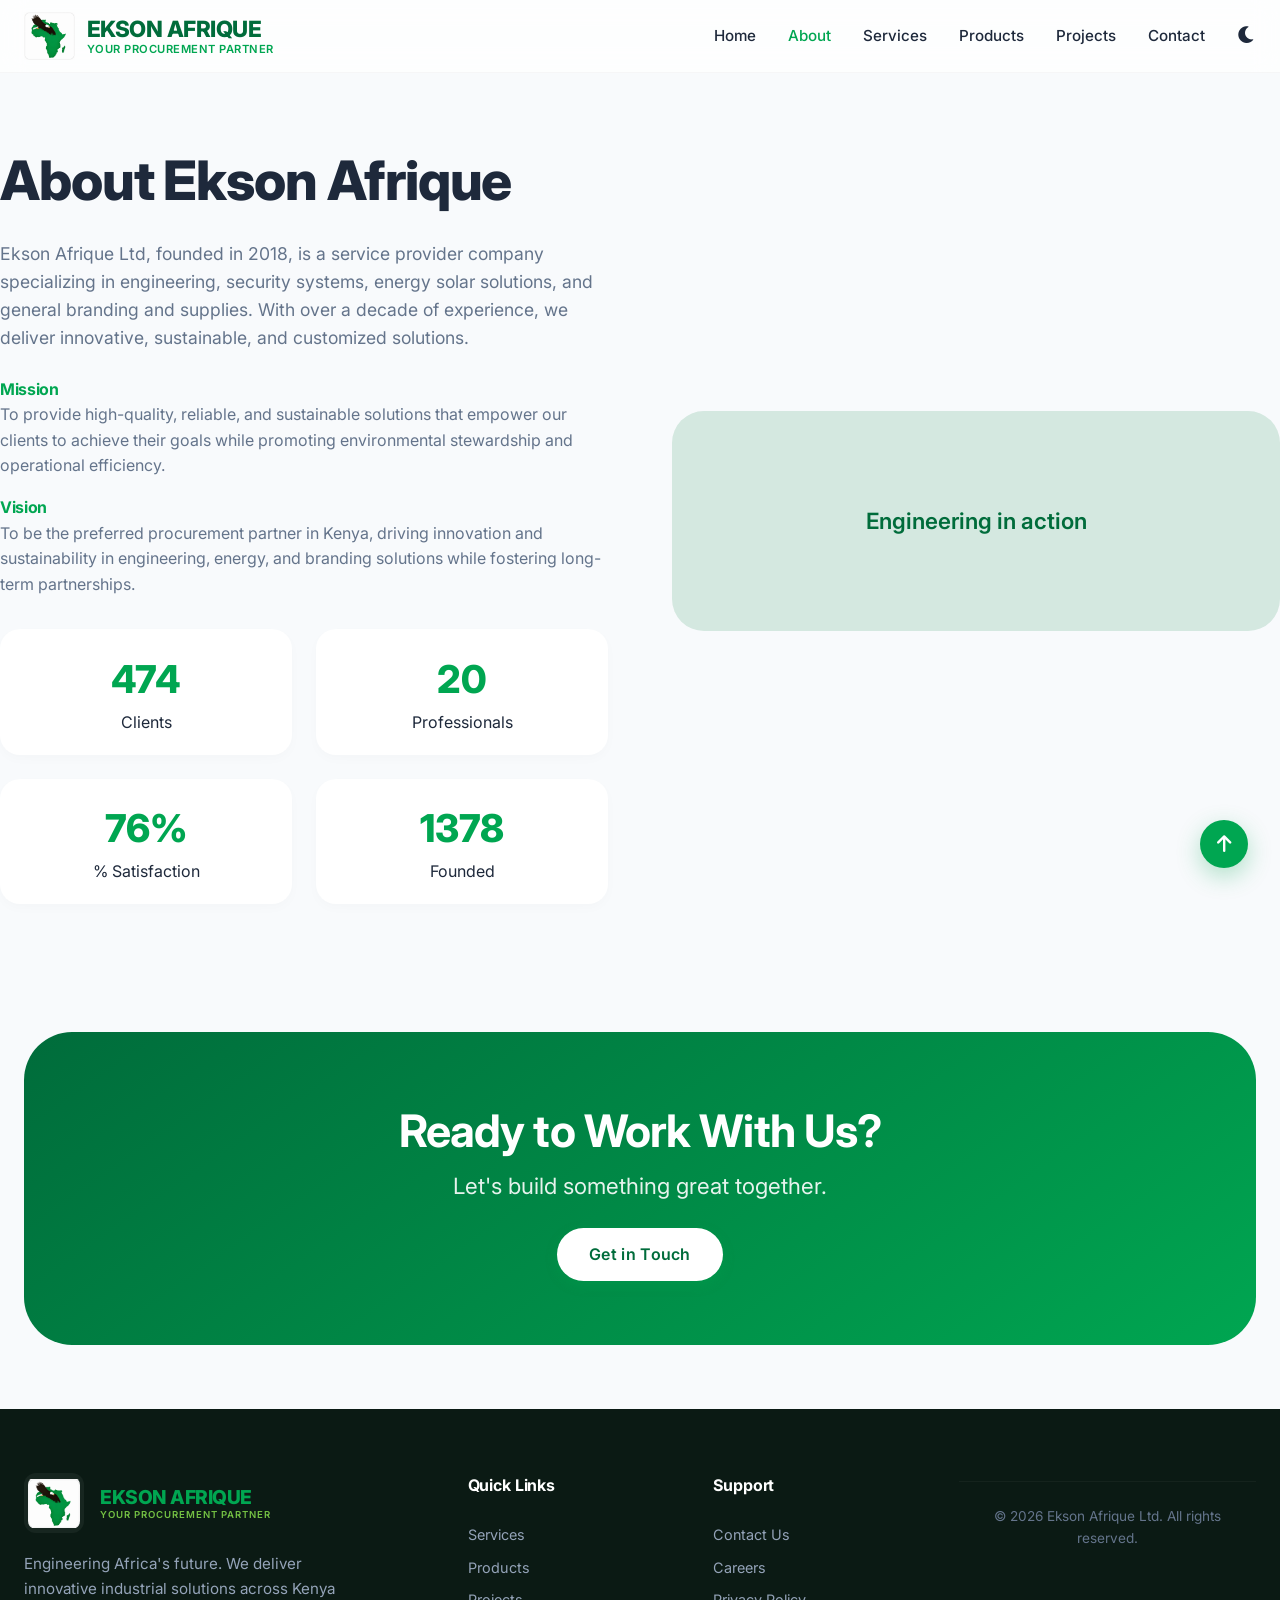
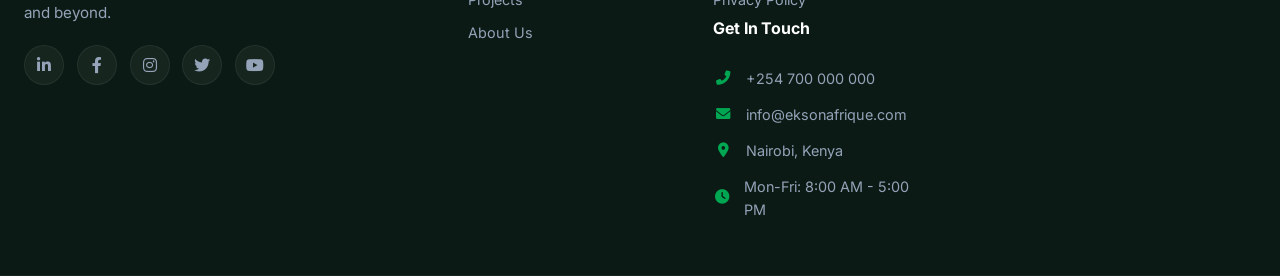
==== commit 64815198: "Add company favicon" ====
--- a/pages/about.html
+++ b/pages/about.html
@@ -9,7 +9,7 @@
     <meta property="og:description" content="Engineering excellence, mission, vision, and core values of Ekson Afrique." />
     <meta property="og:type" content="website" />
     <meta name="twitter:card" content="summary_large_image" />
-    <link rel="icon" href="data:image/svg+xml,<svg xmlns='http://www.w3.org/2000/svg' viewBox='0 0 100 100'><text y='.9em' font-size='90'>⚙️</text></svg>" />
+    <link rel="icon" href="../Pics/favicon.svg" type="image/svg+xml" />
     
     <!-- ===== GOOGLE FONTS ===== -->
     <link rel="preconnect" href="https://fonts.googleapis.com" />
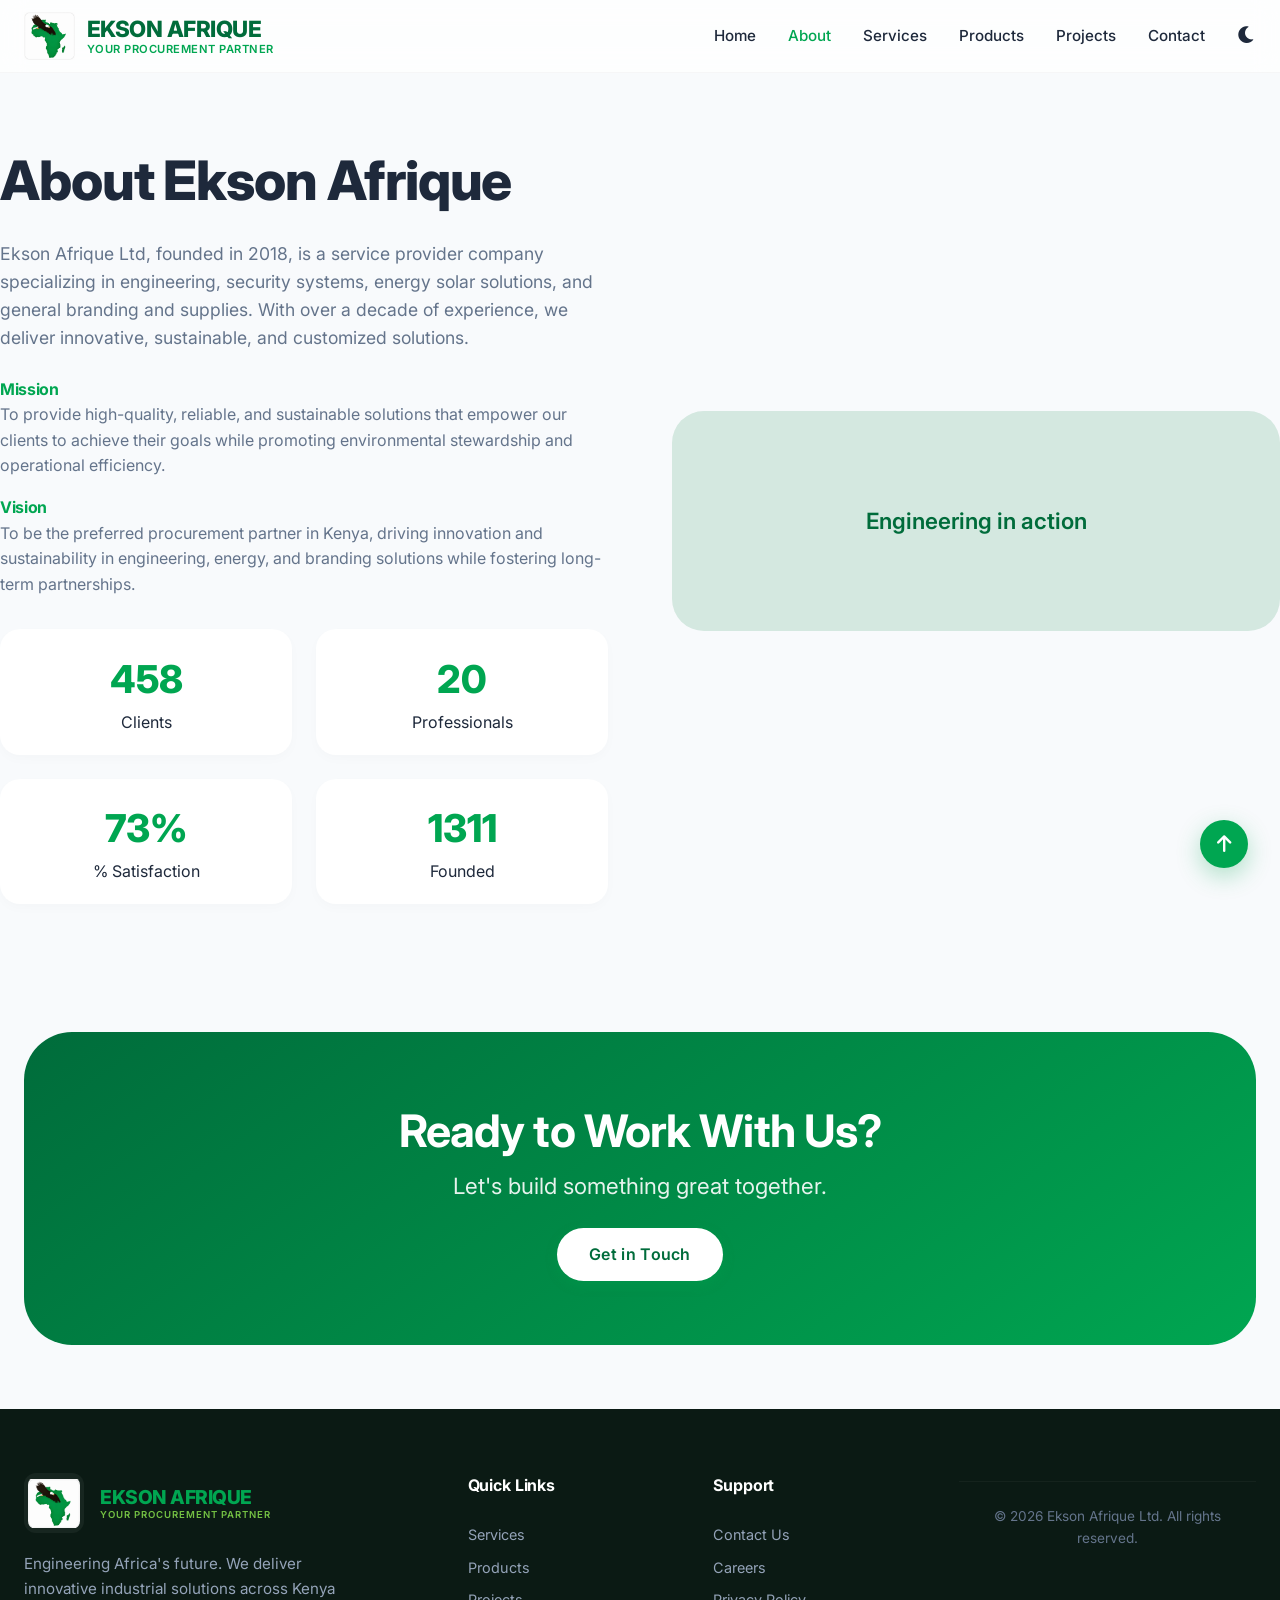
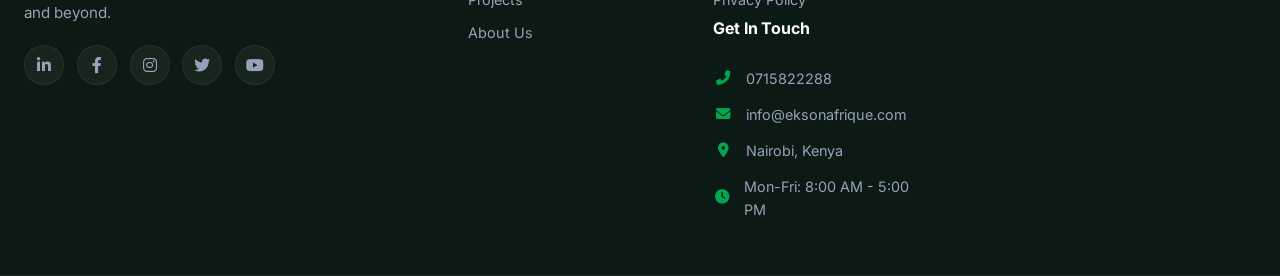
==== commit 57a316da: "Update site pages and favicon" ====
--- a/pages/about.html
+++ b/pages/about.html
@@ -1112,7 +1112,7 @@
             <h4>Get In Touch</h4>
             <div class="footer-contact-item">
                 <i class="fas fa-phone-alt"></i>
-                <span>+254 700 000 000</span>
+                <span>0715822288</span>
             </div>
             <div class="footer-contact-item">
                 <i class="fas fa-envelope"></i>
@@ -1350,7 +1350,7 @@
                 <p>If you have any questions about this Privacy Policy, please contact us:</p>
                 <ul>
                     <li><strong>Email:</strong> info@eksonafrique.com</li>
-                    <li><strong>Phone:</strong> +254 700 000 000</li>
+                    <li><strong>Phone:</strong> 0715822288</li>
                     <li><strong>Address:</strong> Nairobi, Kenya</li>
                 </ul>
             </div>
